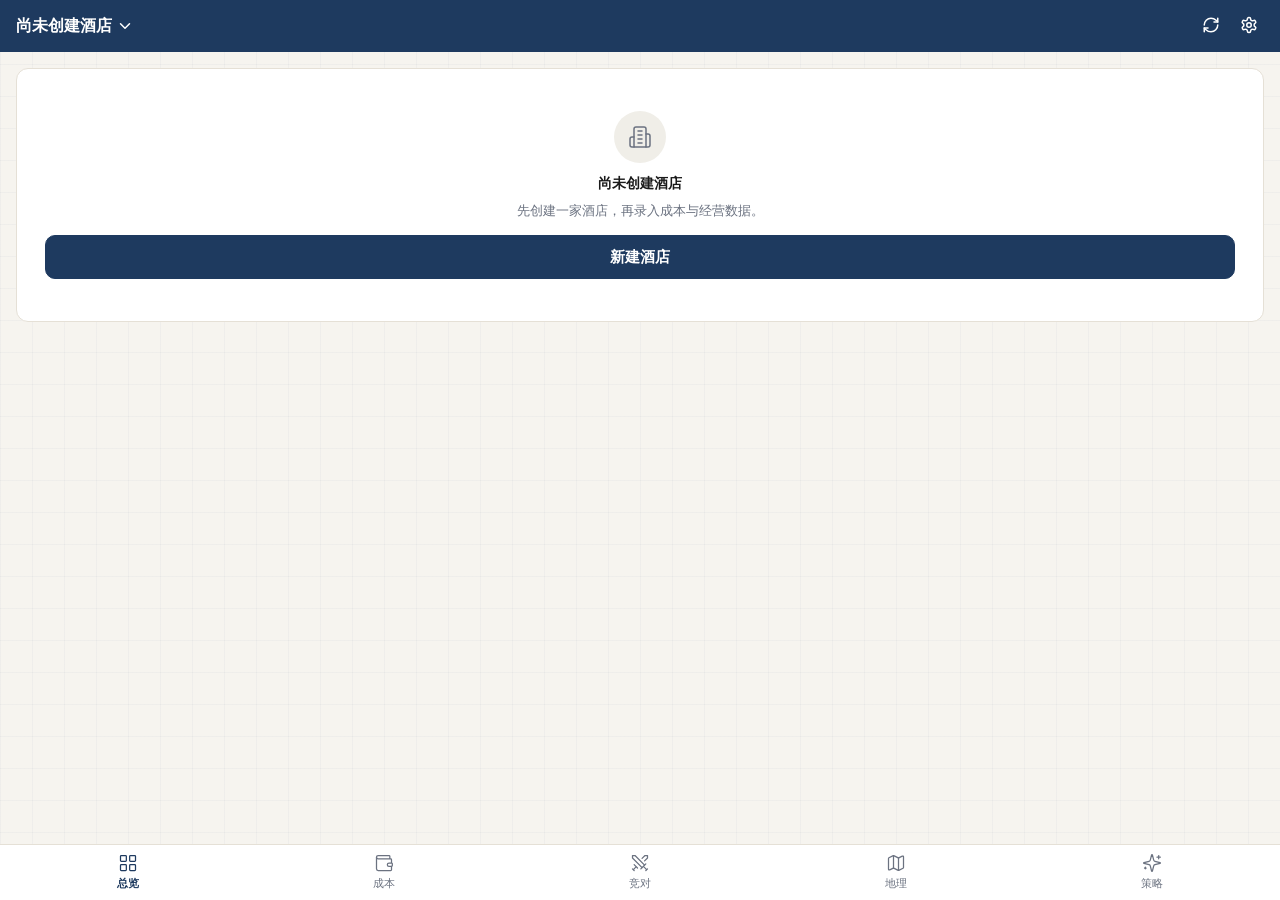
==== index.html @ ff47518f "deploy: PWA 构建 2026-09-15T04:48:56.279Z" ====
<!doctype html>
<html lang="zh-CN">
  <head>
    <meta charset="UTF-8" />
    <link rel="icon" type="image/svg+xml" href="./favicon.svg" />
    <meta name="viewport" content="width=device-width, initial-scale=1.0, viewport-fit=cover" />
    <meta name="theme-color" content="#1E3A5F" />
    <title>收益决策台</title>
    <script type="module" crossorigin src="./assets/index-BYdilgri.js"></script>
    <link rel="stylesheet" crossorigin href="./assets/index-C9WbB-o4.css">
  <link rel="manifest" href="./manifest.webmanifest"><script id="vite-plugin-pwa:register-sw" src="./registerSW.js"></script></head>
  <body>
    <div id="root"></div>
  </body>
</html>
---- assets/index-C9WbB-o4.css ----
:root{--bg: #f6f4ef;--surface: #ffffff;--primary: #1e3a5f;--accent: #b8860b;--positive: #2e7d4f;--negative: #c0392b;--warning: #b8860b;--border: #e5e0d6;--text: #1a1a1a;--text-2: #6b7280;--grid: rgba(30, 58, 95, .03);--radius-card: 12px;--radius-btn: 10px;--gap-card: 12px;--gap-block: 16px;--page-pad: 16px;--header-h: 52px;--tab-h: 56px;--dur-fast: .18s;--dur-base: .28s;--dur-slow: .6s;--ease: cubic-bezier(.25, .1, .25, 1)}*{box-sizing:border-box}html,body,#root{height:100%;margin:0}body{background-color:var(--bg);background-image:linear-gradient(var(--grid) 1px,transparent 1px),linear-gradient(90deg,var(--grid) 1px,transparent 1px);background-size:32px 32px;color:var(--text);font-family:-apple-system,BlinkMacSystemFont,PingFang SC,Microsoft YaHei,Segoe UI,sans-serif;font-size:14px;line-height:1.57;-webkit-font-smoothing:antialiased}.num{font-variant-numeric:tabular-nums}.app{display:flex;flex-direction:column;height:100dvh}.app-header{height:calc(var(--header-h) + env(safe-area-inset-top));padding-top:env(safe-area-inset-top);background:var(--primary);color:#fff;display:flex;align-items:center;gap:8px;padding-inline:var(--page-pad);flex:0 0 auto}.app-header .title{font-weight:600;display:flex;align-items:center;gap:4px}.app-header .spacer{flex:1}.app-main{flex:1;min-height:0;overflow-y:auto;padding:var(--page-pad)}.app-main.no-pad{padding:0}.app-tabbar{flex:0 0 auto;height:calc(var(--tab-h) + env(safe-area-inset-bottom));padding-bottom:env(safe-area-inset-bottom);background:var(--surface);border-top:1px solid var(--border);display:flex}.app-tabbar a{flex:1;display:flex;flex-direction:column;align-items:center;justify-content:center;gap:2px;color:var(--text-2);text-decoration:none;font-size:11px}.app-tabbar a.active{color:var(--primary);font-weight:600}.card{background:var(--surface);border:1px solid var(--border);border-radius:var(--radius-card);padding:14px 16px;margin-bottom:var(--gap-card)}.card h2{font-size:16px;margin:0 0 10px;font-weight:600}.muted{color:var(--text-2)}.caption{color:var(--text-2);font-size:12px}.metric-row{display:grid;grid-template-columns:repeat(3,1fr);gap:10px;margin-bottom:var(--gap-card)}.metric{background:var(--surface);border:1px solid var(--border);border-radius:var(--radius-card);padding:12px 8px;text-align:center}.metric .k{font-size:12px;color:var(--text-2);margin-bottom:4px}.metric .v{font-size:24px;font-weight:700;color:var(--accent)}.metric .u{font-size:11px;color:var(--text-2)}.btn{height:44px;padding:0 20px;border-radius:var(--radius-btn);border:1px solid var(--primary);background:var(--primary);color:#fff;font-size:15px;font-weight:600;cursor:pointer;width:100%}.btn.ghost{background:var(--surface);color:var(--primary)}.btn:active{opacity:.8;transform:translateY(1px)}.btn[disabled]{opacity:.5;cursor:not-allowed}.subtabs{display:flex;gap:8px;overflow-x:auto;padding-bottom:8px;margin-bottom:var(--gap-card)}.subtabs button{flex:0 0 auto;height:32px;padding:0 14px;border-radius:16px;border:1px solid var(--border);background:var(--surface);color:var(--text-2);font-size:13px;cursor:pointer}.subtabs button.active{background:var(--primary);color:#fff;border-color:var(--primary);font-weight:600}.empty{text-align:center;padding:28px 12px}.empty .icon{width:52px;height:52px;border-radius:50%;background:#f0eee8;display:inline-flex;align-items:center;justify-content:center;margin-bottom:10px;color:var(--text-2)}.empty .t{font-weight:600;margin-bottom:6px}.empty .d{color:var(--text-2);font-size:13px;margin-bottom:14px}.ruler{position:relative;height:10px;border-radius:6px;overflow:hidden;background:linear-gradient(90deg,var(--negative) 0%,var(--negative) 40%,var(--positive) 60%,var(--positive) 100%)}.ruler .mark{position:absolute;top:-4px;width:3px;height:18px;background:var(--accent);border-radius:2px}.pill{display:inline-block;padding:1px 8px;border-radius:10px;font-size:11px;background:#f0eee8;color:var(--text-2)}.pill.fixed{background:#e8eef5;color:var(--primary)}.pill.variable{background:#f7f0e0;color:var(--accent)}button.pill{cursor:pointer;font-family:inherit;border:none;line-height:1.6}.pill-empty{background:transparent;border:1px dashed var(--border);color:var(--text-2)}.warn{color:var(--negative)}.pos{color:var(--positive)}.neg{color:var(--negative)}.row{display:flex;align-items:center;gap:8px}.row.between{justify-content:space-between}.stack{display:flex;flex-direction:column;gap:8px}.grid2{display:grid;grid-template-columns:1fr 1fr;gap:10px}.field{display:block;margin-bottom:10px}.field>span{display:block;font-size:12px;color:var(--text-2);margin-bottom:4px}.opt-group{display:flex;gap:8px;flex-wrap:wrap}.opt{flex:1 1 0;min-width:84px;height:40px;padding:0 12px;border:1px solid var(--border);border-radius:8px;background:#fff;color:var(--text-2);font-size:14px;cursor:pointer;font-family:inherit}.opt.active{border-color:var(--primary);background:#e8eef5;color:var(--primary);font-weight:600}.opt:active{transform:translateY(1px)}input,select,textarea{width:100%;height:40px;border:1px solid var(--border);border-radius:8px;padding:0 10px;font-size:14px;background:#fff;color:var(--text)}textarea{height:auto;min-height:72px;padding:8px 10px}.overlay{position:fixed;top:0;right:0;bottom:0;left:0;background:#0000002e;display:flex;align-items:flex-end;justify-content:center;z-index:50}.overlay.dark{background:#0006;align-items:center}.sheet{background:var(--surface);width:100%;max-width:520px;max-height:88dvh;overflow-y:auto;border-radius:16px 16px 0 0;padding:16px;padding-bottom:calc(16px + env(safe-area-inset-bottom))}.overlay.dark .sheet{border-radius:16px;width:calc(100% - 32px)}.sheet h3{margin:0 0 12px;font-size:17px}.toast-host{position:fixed;top:calc(var(--header-h) + env(safe-area-inset-top) + 8px);left:0;right:0;display:flex;flex-direction:column;align-items:center;gap:6px;padding:0 var(--page-pad);z-index:80;pointer-events:none}.toast{background:#1a1a1aeb;color:#fff;padding:8px 16px;border-radius:20px;font-size:13px;line-height:1.5;max-width:100%;word-break:break-word;text-align:center;box-shadow:0 4px 14px #0000002e;animation:toastin var(--dur-fast) var(--ease)}.toast.err{background:#c0392bf2}@keyframes toastin{0%{opacity:0;transform:translateY(-8px)}to{opacity:1;transform:none}}.skeleton{background:linear-gradient(90deg,#eee 25%,#f5f5f5 37%,#eee 63%);background-size:400% 100%;animation:sk 1.2s infinite;border-radius:8px}@keyframes sk{0%{background-position:100% 50%}to{background-position:0 50%}}.fade-in{animation:fadein var(--dur-base) var(--ease)}@keyframes fadein{0%{opacity:0;transform:translateY(6px)}to{opacity:1;transform:none}}.metric .v.tone-primary{color:var(--primary)}.metric .v.tone-accent{color:var(--accent)}.metric .v.tone-positive{color:var(--positive)}.metric .v.tone-negative{color:var(--negative)}.metric.tap{cursor:pointer}.metric.tap:active{transform:translateY(1px);opacity:.85}.metric .u{min-height:15px}.metric-cell{display:flex;flex-direction:column;gap:2px;padding:8px 0;border-bottom:1px solid var(--border)}.metric-cell .num{font-weight:600;font-size:15px}.stackbar{display:flex;height:14px;border-radius:7px;overflow:hidden;background:#f0eee8;margin-top:4px}.stackbar>span{display:block;height:100%;transition:width var(--dur-base) var(--ease)}.legend{display:flex;flex-wrap:wrap;gap:10px 14px;margin-top:10px}.legend .item{display:inline-flex;align-items:center;gap:5px;font-size:12px;color:var(--text-2)}.legend .dot{width:9px;height:9px;border-radius:50%;flex:0 0 auto}.item-row{display:flex;align-items:center;gap:10px;padding:10px 0;border-bottom:1px solid var(--border)}.item-row:last-child{border-bottom:none}.icon-btn{background:none;border:none;cursor:pointer;padding:2px;color:var(--text-2);display:inline-flex;line-height:0}.icon-btn.danger{color:var(--negative)}.link-btn{background:none;border:none;cursor:pointer;padding:0;color:var(--primary);font-size:13px;font-weight:600;display:inline-flex;align-items:center;gap:2px}.sec-title{font-size:13px;font-weight:600;margin:12px 0 8px}.divider{height:1px;background:var(--border);margin:12px 0}.preview-line{display:flex;flex-wrap:wrap;gap:6px 14px;padding:8px 10px;margin-bottom:12px;background:#f7f6f1;border:1px solid var(--border);border-radius:8px}.alert-row{display:flex;align-items:flex-start;gap:8px;padding:8px 0;border-bottom:1px solid var(--border)}.alert-row:last-child{border-bottom:none}.ai-block{white-space:pre-wrap;font-size:13px;line-height:1.7;background:#f7f6f1;border:1px solid var(--border);border-radius:8px;padding:10px 12px}input[type=range]{-webkit-appearance:none;-moz-appearance:none;appearance:none;width:100%;height:4px;border:none;padding:0;border-radius:2px;background:var(--border);margin:10px 0 0}input[type=range]::-webkit-slider-thumb{-webkit-appearance:none;width:18px;height:18px;border-radius:50%;background:var(--primary);border:2px solid #fff;box-shadow:0 1px 3px #00000040;cursor:pointer}input[type=range]::-moz-range-thumb{width:18px;height:18px;border-radius:50%;background:var(--primary);border:2px solid #fff;cursor:pointer}.price-hero{background:var(--primary);border-color:var(--primary);color:#fff}.price-hero .num{color:#fff}.map-box{width:100%;height:300px;border-radius:10px;overflow:hidden;background:#eceae4}.map-img{width:100%;border-radius:10px;display:block}.map-ph{display:flex;align-items:center;justify-content:center;text-align:center;min-height:160px;padding:16px;border-radius:10px;background:#f0eee8;color:var(--text-2);font-size:13px;line-height:1.6}.calendar{display:grid;grid-template-columns:repeat(7,1fr);gap:4px}.cal-cell{aspect-ratio:1 / 1;border:1px solid var(--border);border-radius:6px;display:flex;flex-direction:column;align-items:center;justify-content:center;gap:1px;background:#fff}.cal-cell .d{font-size:11px;color:var(--text-2)}.cal-cell.has{background:#f7f0e0;border-color:var(--accent)}.cal-cell .p{font-size:11px;font-weight:700;color:var(--accent)}.loc-row{display:flex;align-items:center;gap:10px;width:100%;padding:10px 12px;border:1px solid var(--border);border-radius:10px;background:#fff;cursor:pointer;font-family:inherit;font-size:14px;color:var(--text)}.loc-row.active{border-color:var(--primary);background:#e8eef5}.radio{width:18px;height:18px;border-radius:50%;border:2px solid var(--border);flex:0 0 auto}.radio.on{border-color:var(--primary);background:radial-gradient(circle,var(--primary) 0 5px,transparent 5px)}
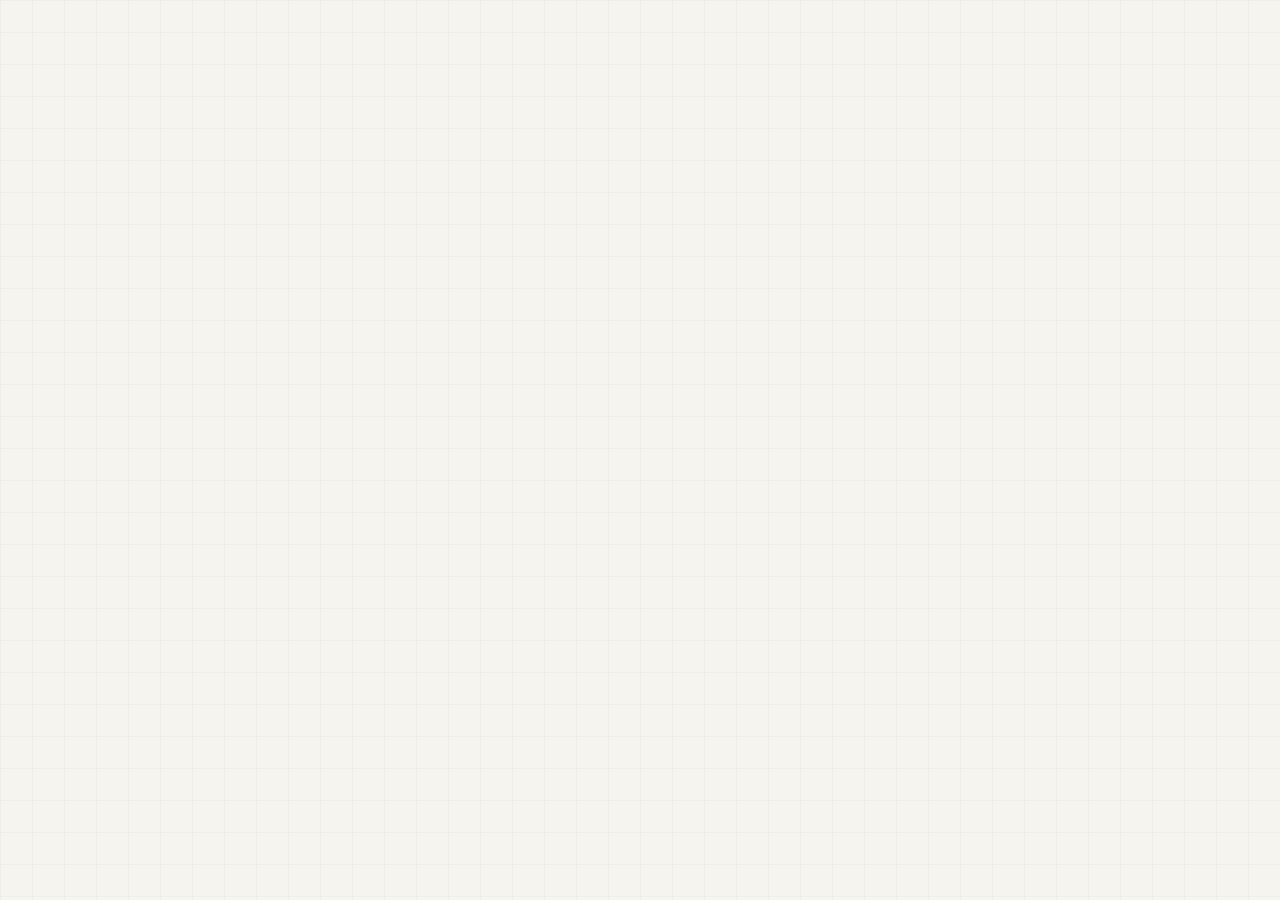
==== commit 4a3bf73b: "deploy: PWA 构建 2026-09-15T07:11:37.396Z" ====
--- a/index.html
+++ b/index.html
@@ -6,7 +6,7 @@
     <meta name="viewport" content="width=device-width, initial-scale=1.0, viewport-fit=cover" />
     <meta name="theme-color" content="#1E3A5F" />
     <title>收益决策台</title>
-    <script type="module" crossorigin src="./assets/index-BYdilgri.js"></script>
+    <script type="module" crossorigin src="./assets/index-B-CLdT9m.js"></script>
     <link rel="stylesheet" crossorigin href="./assets/index-C9WbB-o4.css">
   <link rel="manifest" href="./manifest.webmanifest"><script id="vite-plugin-pwa:register-sw" src="./registerSW.js"></script></head>
   <body>
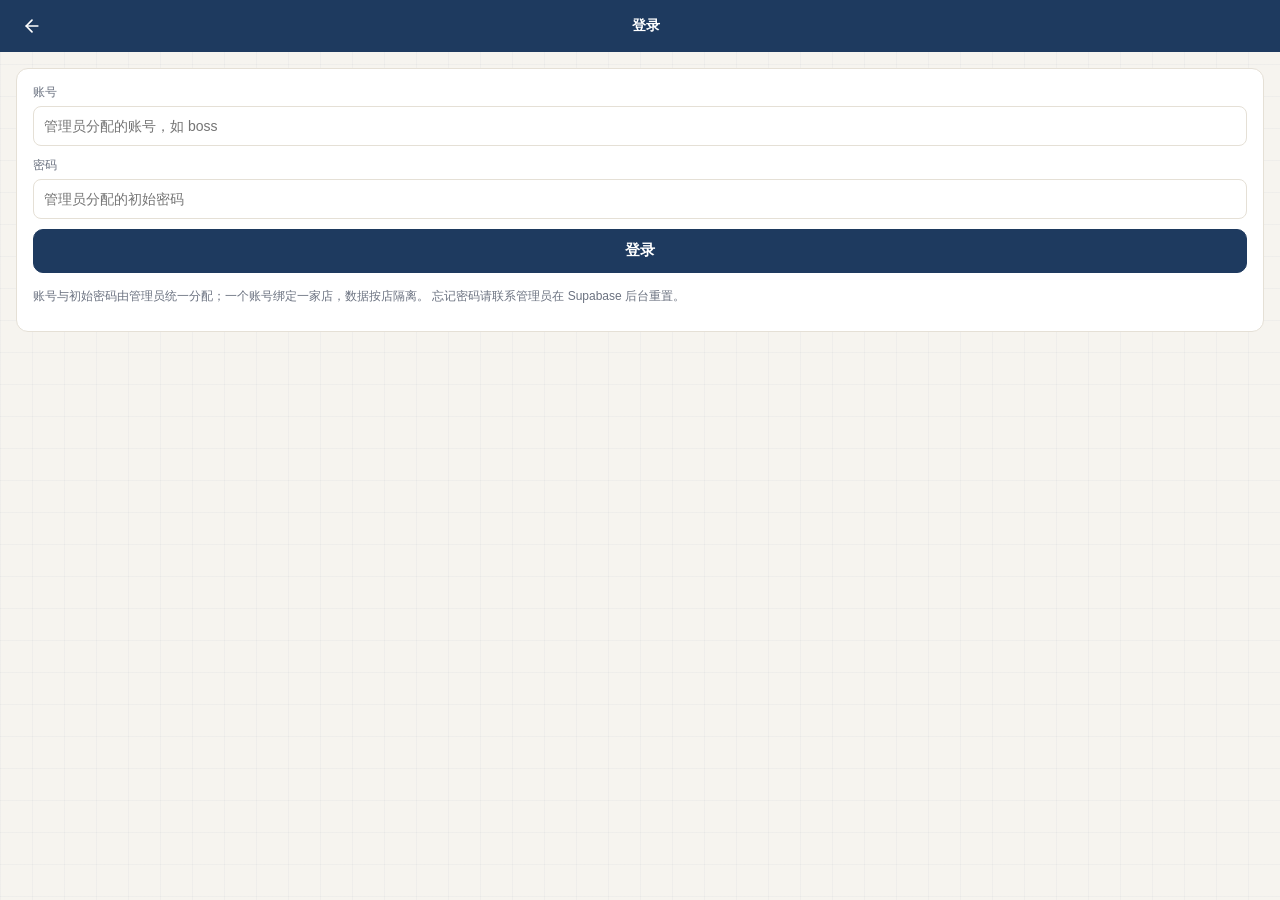
==== commit c45f6a6d: "deploy: PWA 构建 2026-09-15T08:28:32.312Z" ====
--- a/index.html
+++ b/index.html
@@ -6,7 +6,7 @@
     <meta name="viewport" content="width=device-width, initial-scale=1.0, viewport-fit=cover" />
     <meta name="theme-color" content="#1E3A5F" />
     <title>收益决策台</title>
-    <script type="module" crossorigin src="./assets/index-B-CLdT9m.js"></script>
+    <script type="module" crossorigin src="./assets/index-CkShlIC5.js"></script>
     <link rel="stylesheet" crossorigin href="./assets/index-C9WbB-o4.css">
   <link rel="manifest" href="./manifest.webmanifest"><script id="vite-plugin-pwa:register-sw" src="./registerSW.js"></script></head>
   <body>
